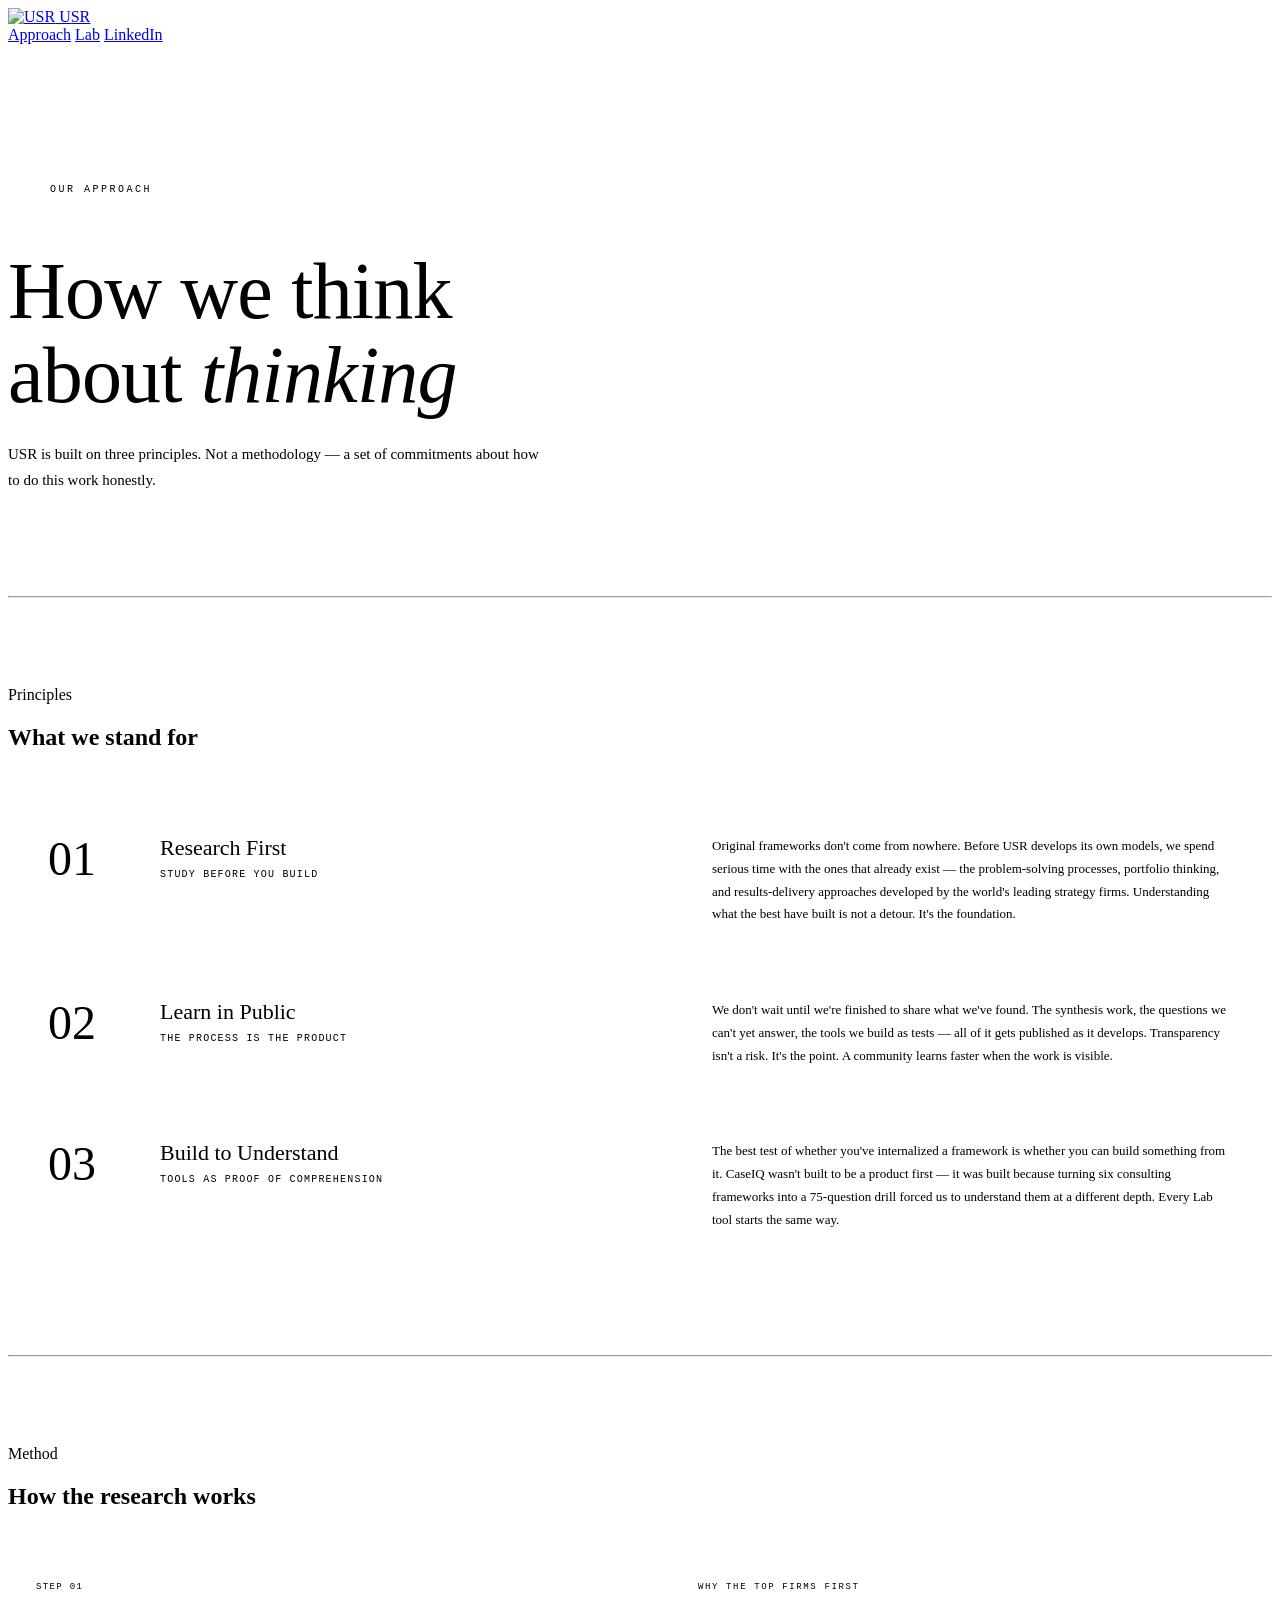
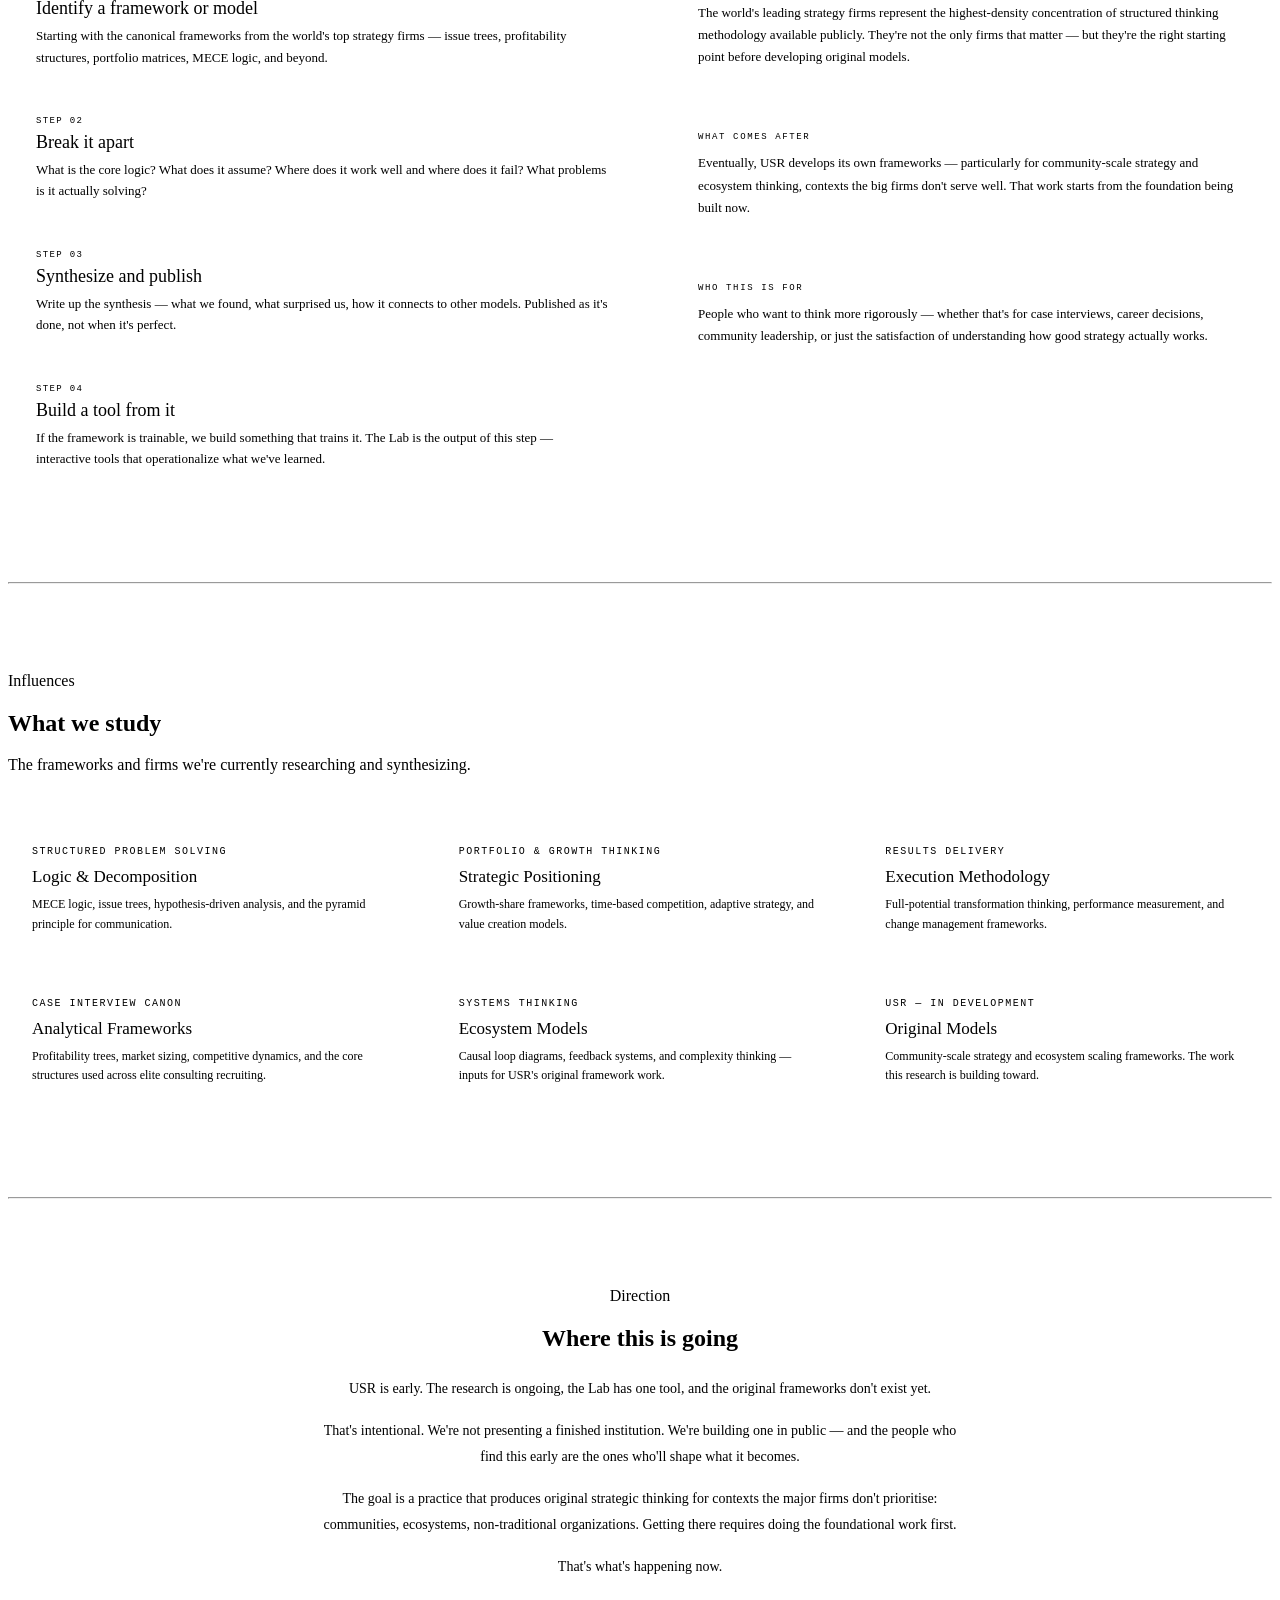
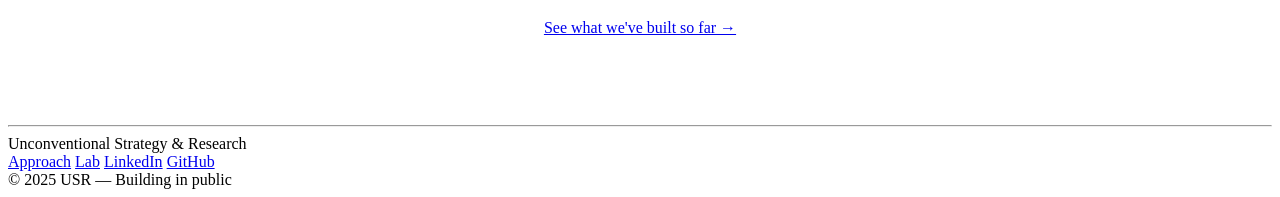
==== approach.html @ fe43ce14 "added lab and approach separate pages" ====
<!DOCTYPE html>
<html lang="en">
<head>
<meta charset="UTF-8">
<meta name="viewport" content="width=device-width, initial-scale=1.0">
<title>Our Approach — USR</title>
<link rel="stylesheet" href="style.css">
<style>
.page-hero { padding: 140px 0 80px; }
.page-hero-label {
  font-family: 'DM Mono', monospace; font-size: 10px;
  letter-spacing: 0.25em; text-transform: uppercase;
  color: var(--blue); margin-bottom: 24px;
  display: flex; align-items: center; gap: 10px;
}
.page-hero-label::before { content: ''; width: 32px; height: 1px; background: var(--blue); }
.page-hero-title {
  font-family: 'Cormorant Garamond', serif;
  font-size: clamp(2.8rem, 7vw, 5rem);
  font-weight: 300; line-height: 1.05;
  letter-spacing: -0.01em; margin-bottom: 24px;
}
.page-hero-title em { font-style: italic; color: var(--blue); }
.page-hero-sub {
  font-size: 15px; color: var(--muted); line-height: 1.75; max-width: 540px;
}

/* PRINCIPLES */
.principles { padding: 80px 0; }
.principle-list { display: flex; flex-direction: column; gap: 1px; background: var(--border); border: 1px solid var(--border); border-radius: 16px; overflow: hidden; margin-top: 48px; }
.principle-item {
  background: var(--surface); padding: 36px 40px;
  display: grid; grid-template-columns: 80px 1fr 1fr; gap: 32px;
  align-items: start; transition: background 0.2s;
}
.principle-item:hover { background: var(--surface2); }
.p-num {
  font-family: 'Cormorant Garamond', serif;
  font-size: 3rem; font-weight: 300; color: var(--muted2); line-height: 1;
}
.p-head {}
.p-name {
  font-family: 'Cormorant Garamond', serif;
  font-size: 22px; font-weight: 400; margin-bottom: 8px;
}
.p-tagline {
  font-family: 'DM Mono', monospace; font-size: 10px;
  letter-spacing: 0.12em; text-transform: uppercase; color: var(--blue);
}
.p-body { font-size: 13px; color: var(--muted); line-height: 1.75; }
.p-body strong { color: var(--text); font-weight: 400; }

/* METHOD */
.method { padding: 80px 0; background: var(--surface); }
.method-grid { display: grid; grid-template-columns: 1fr 1fr; gap: 60px; margin-top: 48px; align-items: start; }
.method-steps { display: flex; flex-direction: column; gap: 0; }
.method-step {
  display: flex; gap: 20px; padding: 24px 0;
  border-bottom: 1px solid var(--border);
  position: relative;
}
.method-step:last-child { border-bottom: none; }
.step-marker {
  display: flex; flex-direction: column; align-items: center; gap: 0; flex-shrink: 0;
}
.step-dot {
  width: 8px; height: 8px; border-radius: 50%;
  background: var(--blue); margin-top: 5px; flex-shrink: 0;
}
.step-line { width: 1px; flex: 1; background: var(--border); margin-top: 6px; min-height: 32px; }
.method-step:last-child .step-line { display: none; }
.step-content {}
.step-num {
  font-family: 'DM Mono', monospace; font-size: 9px;
  letter-spacing: 0.15em; text-transform: uppercase;
  color: var(--muted); margin-bottom: 6px;
}
.step-name {
  font-family: 'Cormorant Garamond', serif;
  font-size: 18px; font-weight: 400; margin-bottom: 6px;
}
.step-desc { font-size: 13px; color: var(--muted); line-height: 1.65; }

.method-aside {}
.aside-block {
  background: var(--bg); border: 1px solid var(--border);
  border-radius: 12px; padding: 24px 28px; margin-bottom: 16px;
}
.aside-block:last-child { margin-bottom: 0; }
.aside-label {
  font-family: 'DM Mono', monospace; font-size: 9px;
  letter-spacing: 0.18em; text-transform: uppercase;
  color: var(--star); margin-bottom: 10px;
}
.aside-text { font-size: 13px; color: var(--muted); line-height: 1.7; }
.aside-text strong { color: var(--text); font-weight: 400; }

/* INFLUENCES */
.influences { padding: 80px 0; }
.influence-grid { display: grid; grid-template-columns: repeat(3,1fr); gap: 16px; margin-top: 48px; }
.influence-card {
  background: var(--surface); border: 1px solid var(--border);
  border-radius: 12px; padding: 24px;
  transition: border-color 0.2s;
}
.influence-card:hover { border-color: var(--border2); }
.inf-firm {
  font-family: 'DM Mono', monospace; font-size: 10px;
  letter-spacing: 0.15em; text-transform: uppercase;
  color: var(--blue); margin-bottom: 10px;
}
.inf-what { font-family: 'Cormorant Garamond', serif; font-size: 17px; font-weight: 400; margin-bottom: 8px; }
.inf-why { font-size: 12px; color: var(--muted); line-height: 1.6; }

/* WHERE HEADED */
.direction { padding: 80px 0; background: var(--surface); }
.direction-inner {
  max-width: 640px; margin: 0 auto; text-align: center;
}
.direction-inner .section-label { justify-content: center; }
.direction-inner .section-title { text-align: center; }
.direction-body {
  font-size: 14px; color: var(--muted); line-height: 1.85;
  margin-top: 24px; margin-bottom: 40px;
}
.direction-body p { margin-bottom: 16px; }
.direction-body p:last-child { margin-bottom: 0; }
.direction-body strong { color: var(--text); font-weight: 400; }

@media (max-width: 768px) {
  .principle-item { grid-template-columns: 1fr; gap: 12px; }
  .p-num { font-size: 2rem; }
  .method-grid { grid-template-columns: 1fr; gap: 40px; }
  .influence-grid { grid-template-columns: 1fr; }
}
</style>
</head>
<body>

<nav>
  <div class="nav-inner">
    <a class="nav-logo" href="index.html">
      <img src="logo_with_star__1_.png" alt="USR">
      <span class="nav-wordmark"><span>U</span>SR</span>
    </a>
    <div class="nav-links">
      <a href="approach.html" class="active">Approach</a>
      <a href="lab.html">Lab</a>
      <a href="https://www.linkedin.com/company/unconventional-strategy-research/" target="_blank">LinkedIn</a>
    </div>
  </div>
</nav>

<!-- PAGE HERO -->
<div class="wrap">
  <div class="page-hero">
    <div class="page-hero-label fade-up delay-1">Our Approach</div>
    <h1 class="page-hero-title fade-up delay-2">
      How we think<br>about <em>thinking</em>
    </h1>
    <p class="page-hero-sub fade-up delay-3">
      USR is built on three principles. Not a methodology — a set of commitments about how to do this work honestly.
    </p>
  </div>
</div>

<hr class="section-divider">

<!-- PRINCIPLES -->
<section class="principles">
  <div class="wrap">
    <div class="section-label">Principles</div>
    <h2 class="section-title">What we stand for</h2>
    <div class="principle-list">
      <div class="principle-item">
        <div class="p-num">01</div>
        <div class="p-head">
          <div class="p-name">Research First</div>
          <div class="p-tagline">Study before you build</div>
        </div>
        <div class="p-body">
          Original frameworks don't come from nowhere. Before USR develops its own models, we spend serious time with the ones that already exist — the problem-solving processes, portfolio thinking, and results-delivery approaches developed by the world's leading strategy firms. <strong>Understanding what the best have built is not a detour. It's the foundation.</strong>
        </div>
      </div>
      <div class="principle-item">
        <div class="p-num">02</div>
        <div class="p-head">
          <div class="p-name">Learn in Public</div>
          <div class="p-tagline">The process is the product</div>
        </div>
        <div class="p-body">
          We don't wait until we're finished to share what we've found. The synthesis work, the questions we can't yet answer, the tools we build as tests — all of it gets published as it develops. <strong>Transparency isn't a risk. It's the point.</strong> A community learns faster when the work is visible.
        </div>
      </div>
      <div class="principle-item">
        <div class="p-num">03</div>
        <div class="p-head">
          <div class="p-name">Build to Understand</div>
          <div class="p-tagline">Tools as proof of comprehension</div>
        </div>
        <div class="p-body">
          The best test of whether you've internalized a framework is whether you can build something from it. CaseIQ wasn't built to be a product first — it was built because <strong>turning six consulting frameworks into a 75-question drill forced us to understand them at a different depth.</strong> Every Lab tool starts the same way.
        </div>
      </div>
    </div>
  </div>
</section>

<hr class="section-divider">

<!-- METHOD -->
<section class="method">
  <div class="wrap">
    <div class="section-label">Method</div>
    <h2 class="section-title">How the research works</h2>
    <div class="method-grid">
      <div class="method-steps">
        <div class="method-step">
          <div class="step-marker"><div class="step-dot"></div><div class="step-line"></div></div>
          <div class="step-content">
            <div class="step-num">Step 01</div>
            <div class="step-name">Identify a framework or model</div>
            <div class="step-desc">Starting with the canonical frameworks from the world's top strategy firms — issue trees, profitability structures, portfolio matrices, MECE logic, and beyond.</div>
          </div>
        </div>
        <div class="method-step">
          <div class="step-marker"><div class="step-dot"></div><div class="step-line"></div></div>
          <div class="step-content">
            <div class="step-num">Step 02</div>
            <div class="step-name">Break it apart</div>
            <div class="step-desc">What is the core logic? What does it assume? Where does it work well and where does it fail? What problems is it actually solving?</div>
          </div>
        </div>
        <div class="method-step">
          <div class="step-marker"><div class="step-dot"></div><div class="step-line"></div></div>
          <div class="step-content">
            <div class="step-num">Step 03</div>
            <div class="step-name">Synthesize and publish</div>
            <div class="step-desc">Write up the synthesis — what we found, what surprised us, how it connects to other models. Published as it's done, not when it's perfect.</div>
          </div>
        </div>
        <div class="method-step">
          <div class="step-marker"><div class="step-dot"></div><div class="step-line"></div></div>
          <div class="step-content">
            <div class="step-num">Step 04</div>
            <div class="step-name">Build a tool from it</div>
            <div class="step-desc">If the framework is trainable, we build something that trains it. The Lab is the output of this step — interactive tools that operationalize what we've learned.</div>
          </div>
        </div>
      </div>
      <div class="method-aside">
        <div class="aside-block">
          <div class="aside-label">Why the top firms first</div>
          <div class="aside-text">The world's leading strategy firms represent the highest-density concentration of structured thinking methodology available publicly. <strong>They're not the only firms that matter</strong> — but they're the right starting point before developing original models.</div>
        </div>
        <div class="aside-block">
          <div class="aside-label">What comes after</div>
          <div class="aside-text">Eventually, USR develops its own frameworks — particularly for <strong>community-scale strategy and ecosystem thinking</strong>, contexts the big firms don't serve well. That work starts from the foundation being built now.</div>
        </div>
        <div class="aside-block">
          <div class="aside-label">Who this is for</div>
          <div class="aside-text">People who want to think more rigorously — whether that's for case interviews, career decisions, community leadership, or just <strong>the satisfaction of understanding how good strategy actually works.</strong></div>
        </div>
      </div>
    </div>
  </div>
</section>

<hr class="section-divider">

<!-- INFLUENCES -->
<section class="influences">
  <div class="wrap">
    <div class="section-label">Influences</div>
    <h2 class="section-title">What we study</h2>
    <p class="section-sub">The frameworks and firms we're currently researching and synthesizing.</p>
    <div class="influence-grid">
      <div class="influence-card">
        <div class="inf-firm">Structured Problem Solving</div>
        <div class="inf-what">Logic & Decomposition</div>
        <div class="inf-why">MECE logic, issue trees, hypothesis-driven analysis, and the pyramid principle for communication.</div>
      </div>
      <div class="influence-card">
        <div class="inf-firm">Portfolio & Growth Thinking</div>
        <div class="inf-what">Strategic Positioning</div>
        <div class="inf-why">Growth-share frameworks, time-based competition, adaptive strategy, and value creation models.</div>
      </div>
      <div class="influence-card">
        <div class="inf-firm">Results Delivery</div>
        <div class="inf-what">Execution Methodology</div>
        <div class="inf-why">Full-potential transformation thinking, performance measurement, and change management frameworks.</div>
      </div>
      <div class="influence-card">
        <div class="inf-firm">Case Interview Canon</div>
        <div class="inf-what">Analytical Frameworks</div>
        <div class="inf-why">Profitability trees, market sizing, competitive dynamics, and the core structures used across elite consulting recruiting.</div>
      </div>
      <div class="influence-card">
        <div class="inf-firm">Systems Thinking</div>
        <div class="inf-what">Ecosystem Models</div>
        <div class="inf-why">Causal loop diagrams, feedback systems, and complexity thinking — inputs for USR's original framework work.</div>
      </div>
      <div class="influence-card">
        <div class="inf-firm">USR — In Development</div>
        <div class="inf-what">Original Models</div>
        <div class="inf-why">Community-scale strategy and ecosystem scaling frameworks. The work this research is building toward.</div>
      </div>
    </div>
  </div>
</section>

<hr class="section-divider">

<section class="direction">
  <div class="wrap">
    <div class="direction-inner">
      <div class="section-label">Direction</div>
      <h2 class="section-title">Where this is going</h2>
      <div class="direction-body">
        <p>USR is early. The research is ongoing, the Lab has one tool, and the original frameworks don't exist yet.</p>
        <p>That's intentional. <strong>We're not presenting a finished institution.</strong> We're building one in public — and the people who find this early are the ones who'll shape what it becomes.</p>
        <p>The goal is a practice that produces original strategic thinking for contexts the major firms don't prioritise: communities, ecosystems, non-traditional organizations. Getting there requires doing the foundational work first.</p>
        <p><strong>That's what's happening now.</strong></p>
      </div>
      <a href="lab.html" class="btn btn-primary">See what we've built so far →</a>
    </div>
  </div>
</section>

<hr class="section-divider">

<footer>
  <div class="wrap">
    <div class="footer-inner">
      <div class="footer-logo"><span>U</span>nconventional <span>S</span>trategy &amp; <span>R</span>esearch</div>
      <div class="footer-links">
        <a href="approach.html">Approach</a>
        <a href="lab.html">Lab</a>
        <a href="https://www.linkedin.com/company/unconventional-strategy-research/" target="_blank">LinkedIn</a>
        <a href="https://github.com/unconventional-strategy-research" target="_blank">GitHub</a>
      </div>
      <div class="footer-copy">© 2025 USR — Building in public</div>
    </div>
  </div>
</footer>

</body>
</html>
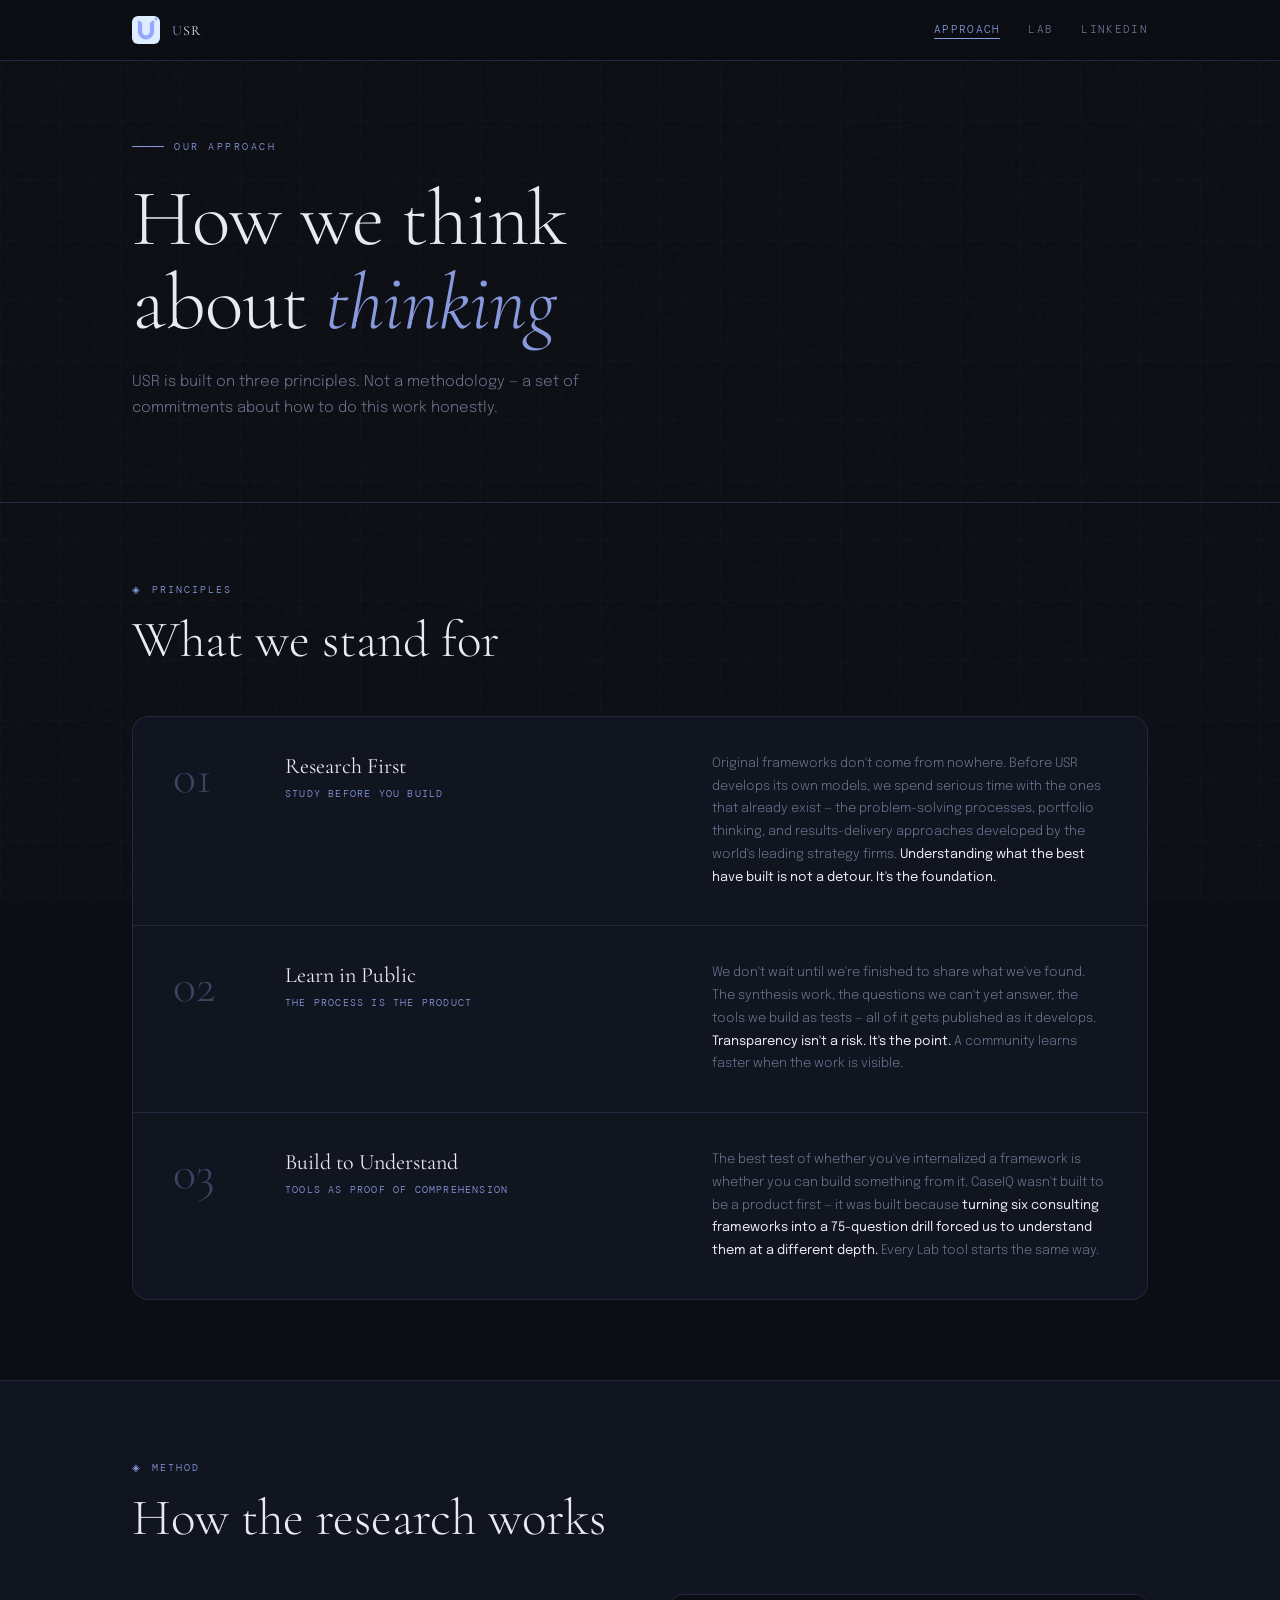
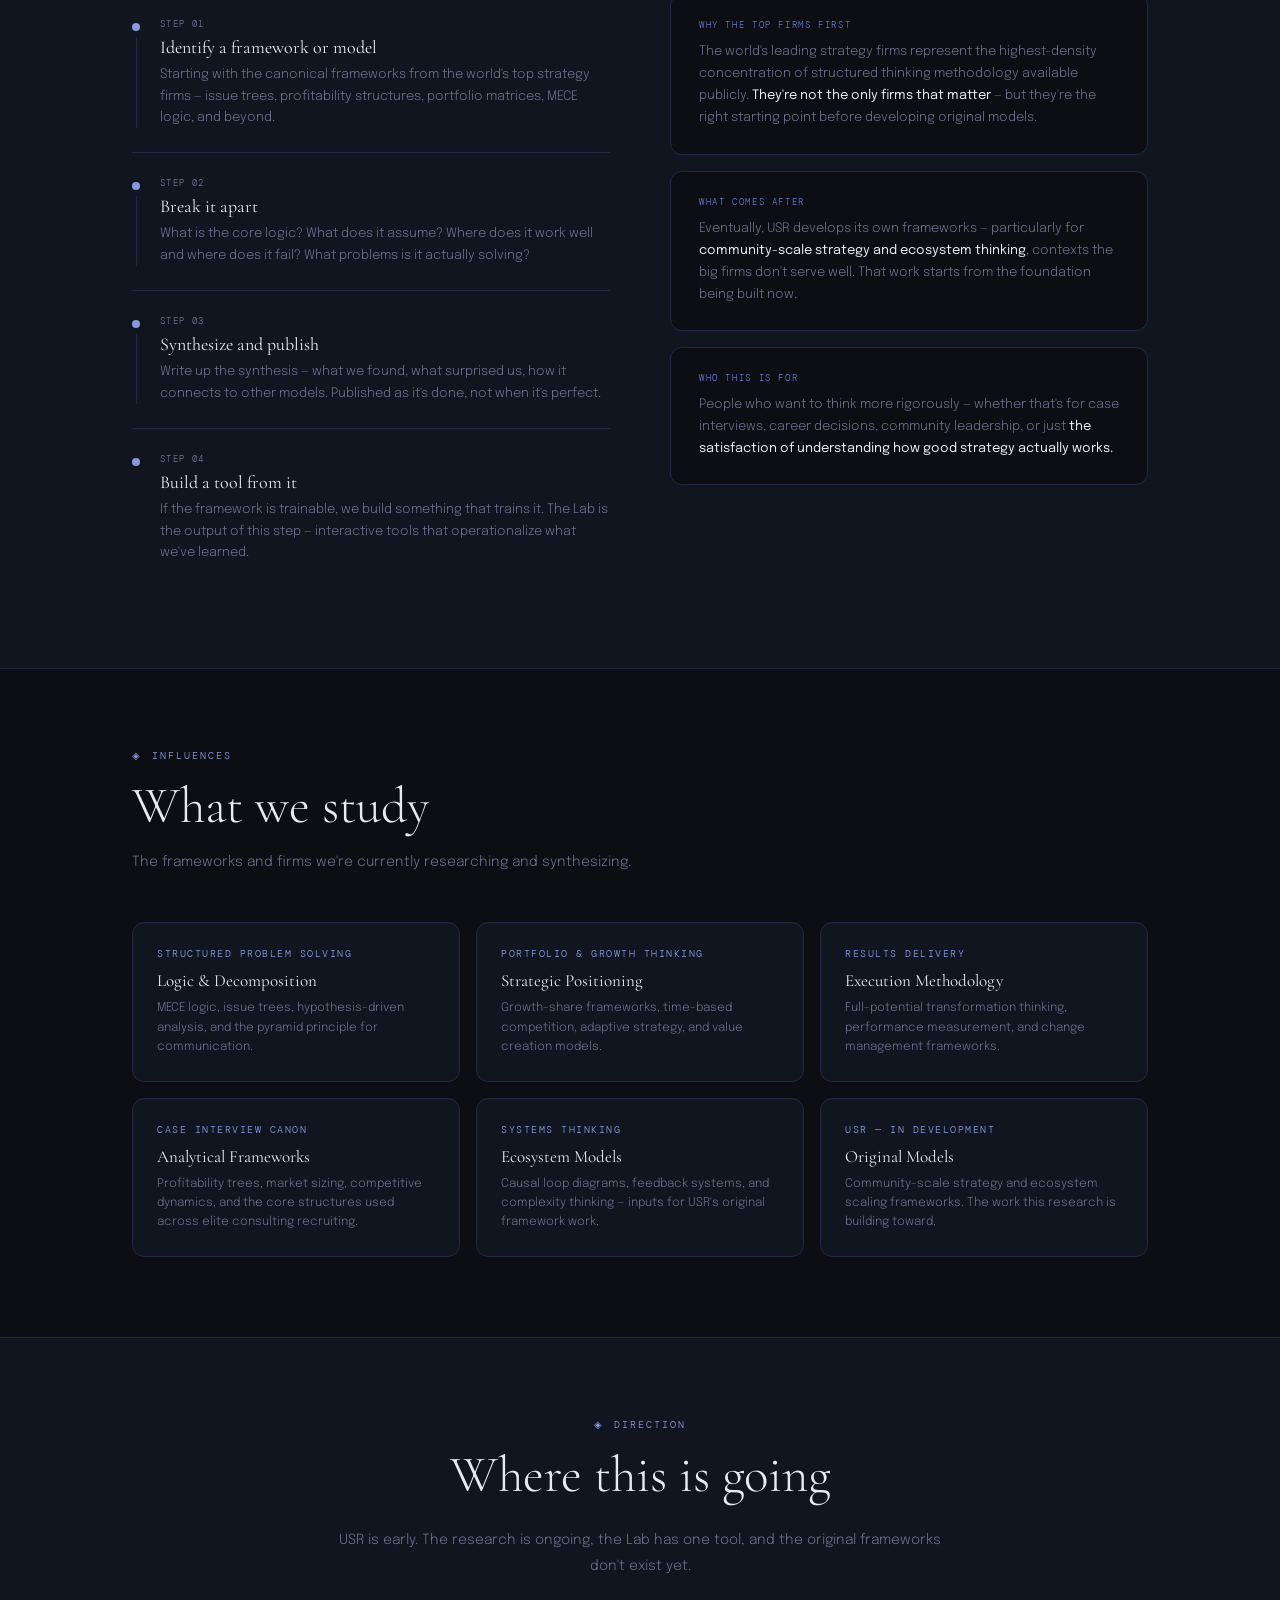
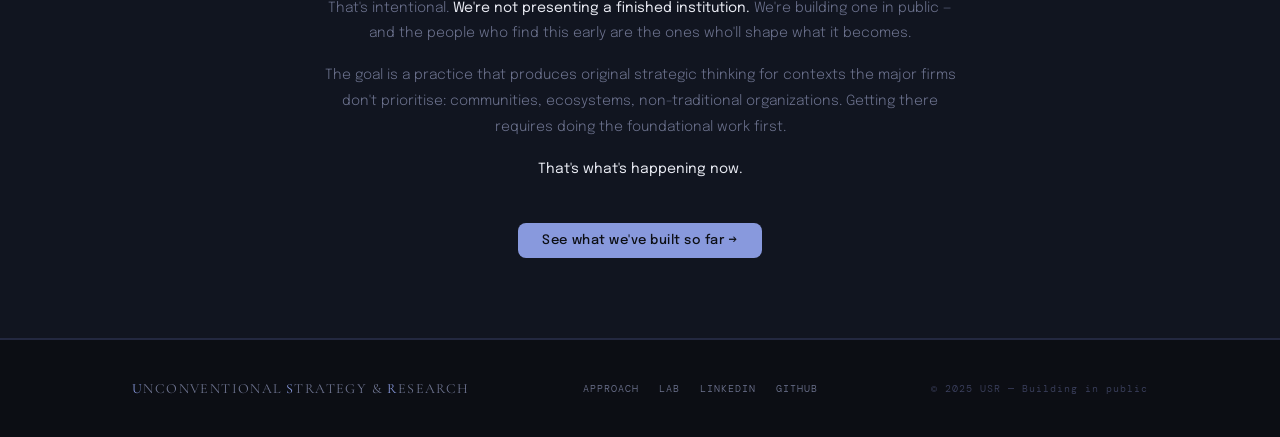
==== commit 7704374d: "fixed logo on all pages" ====
--- a/approach.html
+++ b/approach.html
@@ -140,7 +140,7 @@
 <nav>
   <div class="nav-inner">
     <a class="nav-logo" href="index.html">
-      <img src="logo_with_star__1_.png" alt="USR">
+      <img src="logo_with_star.png" alt="USR">
       <span class="nav-wordmark"><span>U</span>SR</span>
     </a>
     <div class="nav-links">
--- a/style.css
+++ b/style.css
@@ -0,0 +1,158 @@
+@import url('https://fonts.googleapis.com/css2?family=Cormorant+Garamond:ital,wght@0,300;0,400;0,600;1,300;1,400&family=Epilogue:wght@300;400;500;600&family=DM+Mono:wght@400;500&display=swap');
+
+:root {
+  --bg:       #0c0e14;
+  --surface:  #111520;
+  --surface2: #181d2e;
+  --border:   #232840;
+  --border2:  #2e3452;
+  --blue:     #8899dd;
+  --star:     #6677cc;
+  --blue-dim: rgba(136,153,221,0.12);
+  --blue-glow:rgba(136,153,221,0.06);
+  --text:     #e8eaf2;
+  --muted:    #6e7490;
+  --muted2:   #3d4260;
+}
+
+*, *::before, *::after { box-sizing: border-box; margin: 0; padding: 0; }
+html { scroll-behavior: smooth; }
+
+body {
+  background: var(--bg);
+  color: var(--text);
+  font-family: 'Epilogue', sans-serif;
+  font-weight: 300;
+  min-height: 100vh;
+  overflow-x: hidden;
+}
+
+/* TEXTURE */
+body::before {
+  content: '';
+  position: fixed; inset: 0;
+  background-image: url("data:image/svg+xml,%3Csvg viewBox='0 0 200 200' xmlns='http://www.w3.org/2000/svg'%3E%3Cfilter id='n'%3E%3CfeTurbulence type='fractalNoise' baseFrequency='0.85' numOctaves='4' stitchTiles='stitch'/%3E%3C/filter%3E%3Crect width='100%25' height='100%25' filter='url(%23n)' opacity='0.025'/%3E%3C/svg%3E");
+  pointer-events: none; z-index: 0;
+}
+
+/* GRID */
+body::after {
+  content: '';
+  position: fixed; inset: 0;
+  background-image:
+    linear-gradient(rgba(136,153,221,0.03) 1px, transparent 1px),
+    linear-gradient(90deg, rgba(136,153,221,0.03) 1px, transparent 1px);
+  background-size: 60px 60px;
+  pointer-events: none; z-index: 0;
+}
+
+.wrap { position: relative; z-index: 1; max-width: 1080px; margin: 0 auto; padding: 0 32px; }
+
+/* NAV */
+nav {
+  position: fixed; top: 0; left: 0; right: 0; z-index: 100;
+  border-bottom: 1px solid var(--border);
+  background: rgba(12,14,20,0.88);
+  backdrop-filter: blur(16px);
+  -webkit-backdrop-filter: blur(16px);
+}
+.nav-inner {
+  max-width: 1080px; margin: 0 auto; padding: 0 32px;
+  height: 60px; display: flex; align-items: center; justify-content: space-between;
+}
+.nav-logo { display: flex; align-items: center; gap: 12px; text-decoration: none; }
+.nav-logo img { width: 28px; height: 28px; border-radius: 6px; }
+.nav-wordmark {
+  font-family: 'Cormorant Garamond', serif;
+  font-size: 14px; font-weight: 400; letter-spacing: 0.08em;
+  color: var(--text); text-transform: uppercase;
+}
+.nav-wordmark span { color: var(--blue); }
+.nav-links { display: flex; align-items: center; gap: 28px; }
+.nav-links a {
+  font-family: 'DM Mono', monospace; font-size: 11px; letter-spacing: 0.12em;
+  text-transform: uppercase; color: var(--muted); text-decoration: none;
+  transition: color 0.18s; padding-bottom: 2px;
+  border-bottom: 1px solid transparent;
+}
+.nav-links a:hover { color: var(--text); }
+.nav-links a.active { color: var(--blue); border-bottom-color: var(--blue); }
+
+/* DIVIDER */
+.section-divider { border: none; border-top: 1px solid var(--border); margin: 0; }
+
+/* SECTION COMMON */
+section { padding: 100px 0; }
+.section-label {
+  font-family: 'DM Mono', monospace; font-size: 10px;
+  letter-spacing: 0.2em; text-transform: uppercase;
+  color: var(--blue); margin-bottom: 16px;
+  display: flex; align-items: center; gap: 10px;
+}
+.section-label::before { content: '◈'; }
+.section-title {
+  font-family: 'Cormorant Garamond', serif;
+  font-size: clamp(2rem, 5vw, 3.2rem);
+  font-weight: 300; line-height: 1.1;
+  margin-bottom: 16px;
+}
+.section-sub {
+  font-size: 14px; color: var(--muted); line-height: 1.75;
+  max-width: 540px;
+}
+
+/* BUTTONS */
+.btn {
+  font-family: 'Epilogue', sans-serif; font-weight: 500; font-size: 13px;
+  letter-spacing: 0.04em; border-radius: 8px;
+  padding: 11px 24px; cursor: pointer; transition: all 0.18s;
+  text-decoration: none; display: inline-flex; align-items: center; gap: 8px;
+  border: none;
+}
+.btn-primary { background: var(--blue); color: #0c0e14; }
+.btn-primary:hover { background: #99aaee; transform: translateY(-1px); }
+.btn-ghost { background: transparent; color: var(--muted); border: 1px solid var(--border2); }
+.btn-ghost:hover { border-color: var(--blue); color: var(--blue); }
+
+/* FOOTER */
+footer { border-top: 1px solid var(--border); padding: 40px 0; }
+.footer-inner {
+  display: flex; justify-content: space-between;
+  align-items: center; flex-wrap: wrap; gap: 20px;
+}
+.footer-logo {
+  font-family: 'Cormorant Garamond', serif;
+  font-size: 14px; font-weight: 400; letter-spacing: 0.1em;
+  text-transform: uppercase; color: var(--muted);
+}
+.footer-logo span { color: var(--blue); }
+.footer-copy {
+  font-family: 'DM Mono', monospace; font-size: 10px;
+  letter-spacing: 0.1em; color: var(--muted2);
+}
+.footer-links { display: flex; gap: 20px; }
+.footer-links a {
+  font-family: 'DM Mono', monospace; font-size: 10px;
+  letter-spacing: 0.1em; text-transform: uppercase;
+  color: var(--muted); text-decoration: none; transition: color 0.15s;
+}
+.footer-links a:hover { color: var(--blue); }
+
+/* FADE UP ANIMATION */
+.fade-up {
+  opacity: 0; transform: translateY(20px);
+  animation: fadeUp 0.6s ease forwards;
+}
+@keyframes fadeUp { to { opacity: 1; transform: none; } }
+.delay-1 { animation-delay: 0.1s; }
+.delay-2 { animation-delay: 0.2s; }
+.delay-3 { animation-delay: 0.3s; }
+.delay-4 { animation-delay: 0.4s; }
+.delay-5 { animation-delay: 0.5s; }
+
+/* RESPONSIVE */
+@media (max-width: 768px) {
+  .wrap { padding: 0 20px; }
+  .nav-links { display: none; }
+  .footer-inner { flex-direction: column; align-items: flex-start; }
+}
